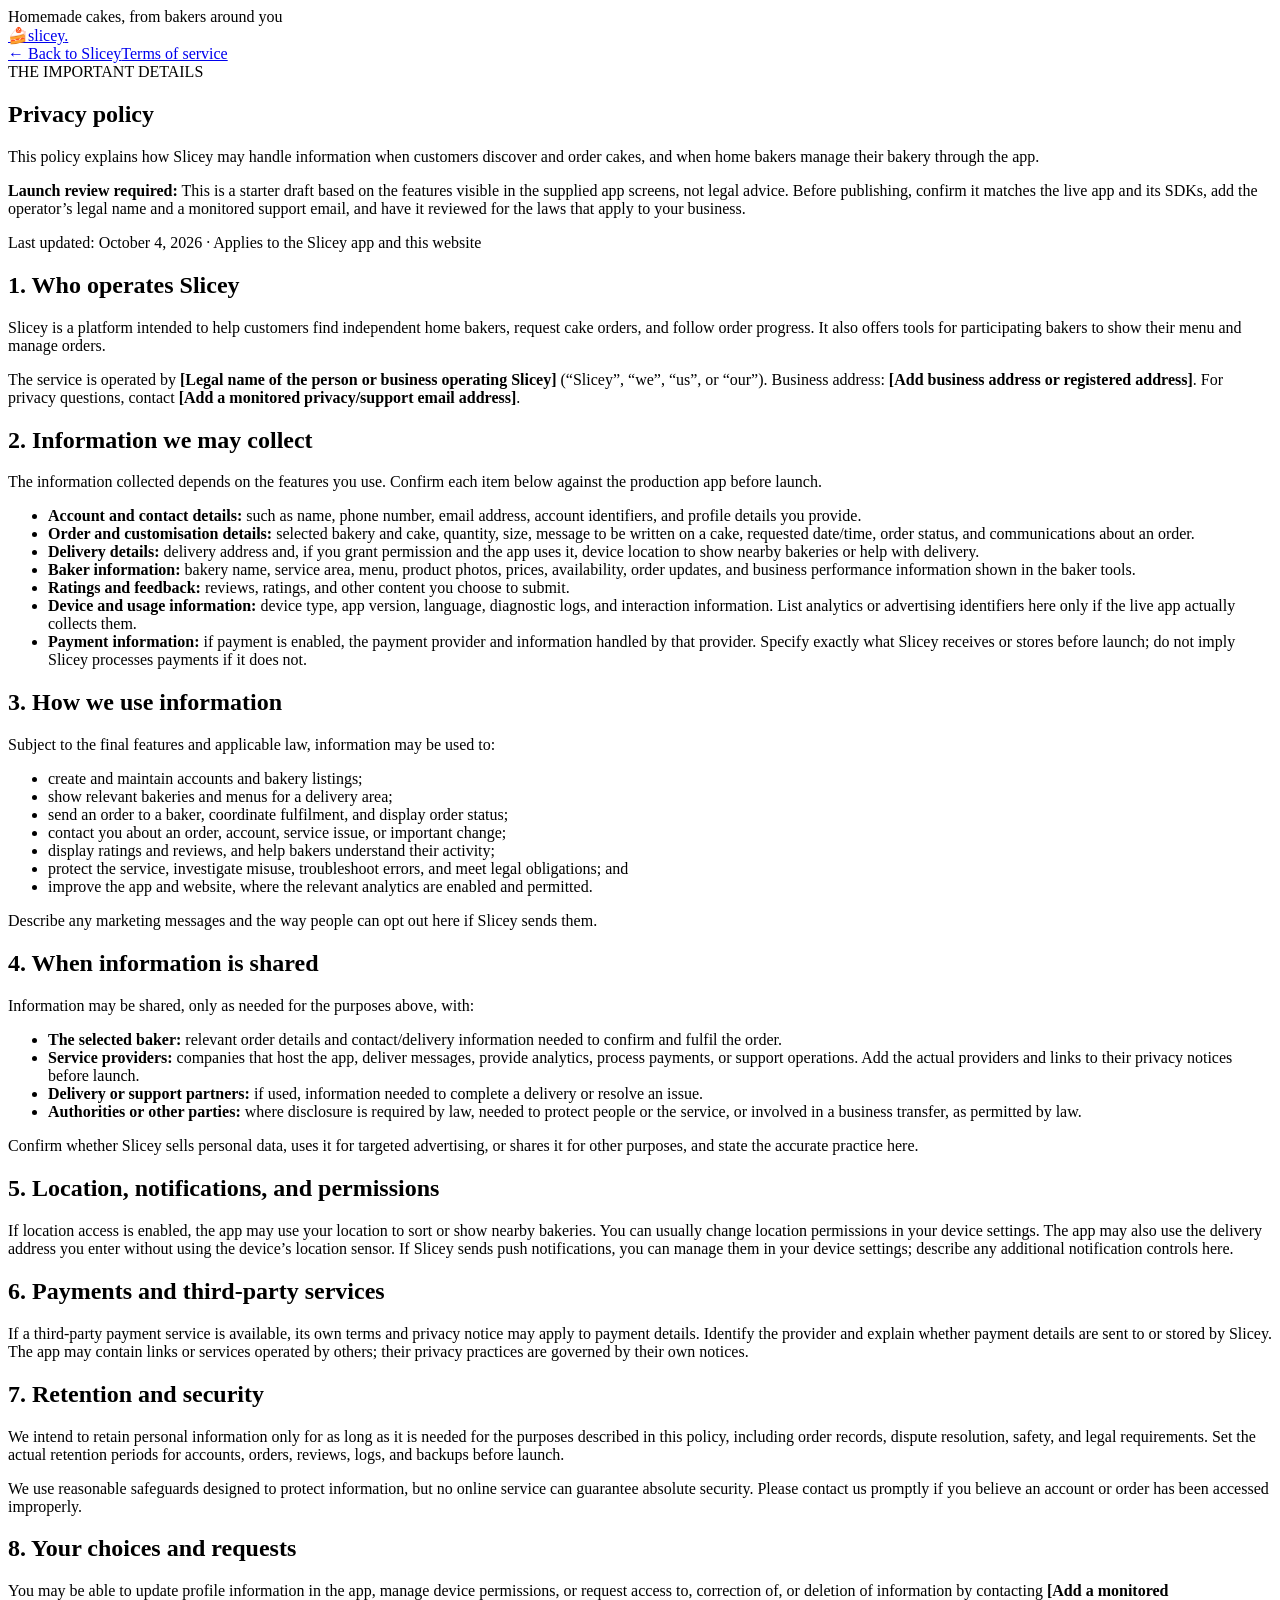
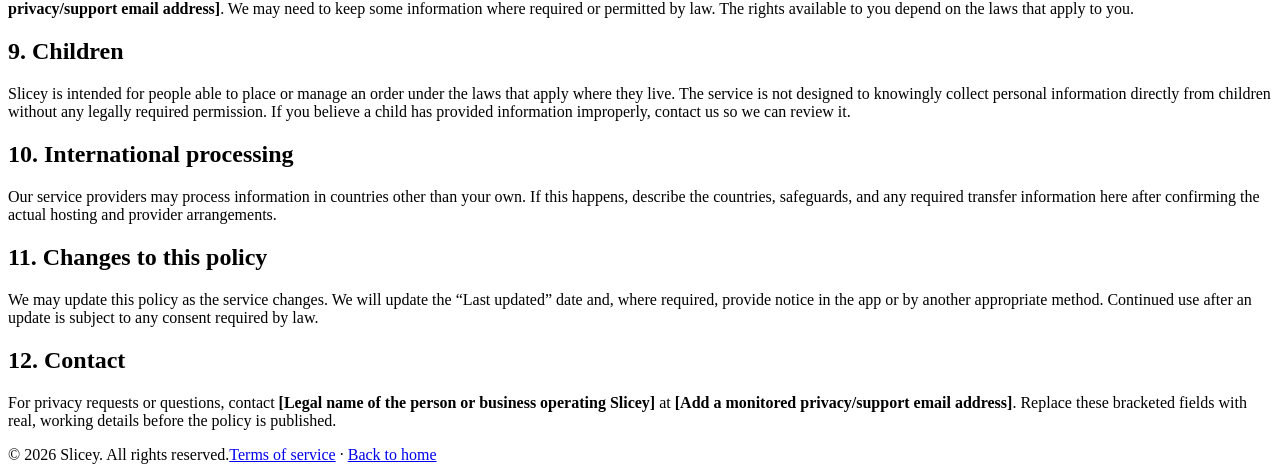
==== privacy.html @ c2b3fc77 "Add files via upload" ====
<!doctype html>
<html lang="en">
<head>
  <meta charset="utf-8">
  <meta name="viewport" content="width=device-width, initial-scale=1">
  <meta name="theme-color" content="#fff8f1">
  <meta name="description" content="Read the Slicey privacy policy.">
  <title>Privacy Policy — Slicey</title>
  <link rel="icon" href="data:image/svg+xml,%3Csvg xmlns='http://www.w3.org/2000/svg' viewBox='0 0 100 100'%3E%3Crect width='100' height='100' rx='27' fill='%23522a17'/%3E%3Ctext x='50' y='67' text-anchor='middle' font-size='55'%3E%F0%9F%8D%B0%3C/text%3E%3C/svg%3E">
  <link rel="stylesheet" href="assets/css/styles.css">
</head>
<body class="legal-page">
  <div class="announcement"><span class="announcement-dot" aria-hidden="true"></span><span>Homemade cakes, from bakers around you</span></div>
  <header class="site-header legal-header">
    <div class="header-inner wrap">
      <a class="brand" href="index.html" aria-label="Slicey home"><span class="brand-mark" aria-hidden="true">🍰</span><span class="brand-name">slicey<span class="brand-period">.</span></span></a>
      <nav class="legal-nav" aria-label="Legal navigation"><a href="index.html">← Back to Slicey</a><a href="terms.html">Terms of service</a></nav>
    </div>
  </header>
  <main>
    <section class="legal-hero">
      <div class="wrap">
        <span class="eyebrow">THE IMPORTANT DETAILS</span>
        <h1>Privacy policy</h1>
        <p>This policy explains how Slicey may handle information when customers discover and order cakes, and when home bakers manage their bakery through the app.</p>
      </div>
    </section>
    <section class="legal-content">
      <div class="wrap">
        <p class="legal-note"><strong>Launch review required:</strong> This is a starter draft based on the features visible in the supplied app screens, not legal advice. Before publishing, confirm it matches the live app and its SDKs, add the operator’s legal name and a monitored support email, and have it reviewed for the laws that apply to your business.</p>
        <p class="legal-meta">Last updated: October 4, 2026 · Applies to the Slicey app and this website</p>
        <article class="legal-document">
          <h2>1. Who operates Slicey</h2>
          <p>Slicey is a platform intended to help customers find independent home bakers, request cake orders, and follow order progress. It also offers tools for participating bakers to show their menu and manage orders.</p>
          <p>The service is operated by <strong class="legal-placeholder">[Legal name of the person or business operating Slicey]</strong> (“Slicey”, “we”, “us”, or “our”). Business address: <strong class="legal-placeholder">[Add business address or registered address]</strong>. For privacy questions, contact <strong class="legal-placeholder">[Add a monitored privacy/support email address]</strong>.</p>

          <h2>2. Information we may collect</h2>
          <p>The information collected depends on the features you use. Confirm each item below against the production app before launch.</p>
          <ul>
            <li><strong>Account and contact details:</strong> such as name, phone number, email address, account identifiers, and profile details you provide.</li>
            <li><strong>Order and customisation details:</strong> selected bakery and cake, quantity, size, message to be written on a cake, requested date/time, order status, and communications about an order.</li>
            <li><strong>Delivery details:</strong> delivery address and, if you grant permission and the app uses it, device location to show nearby bakeries or help with delivery.</li>
            <li><strong>Baker information:</strong> bakery name, service area, menu, product photos, prices, availability, order updates, and business performance information shown in the baker tools.</li>
            <li><strong>Ratings and feedback:</strong> reviews, ratings, and other content you choose to submit.</li>
            <li><strong>Device and usage information:</strong> device type, app version, language, diagnostic logs, and interaction information. List analytics or advertising identifiers here only if the live app actually collects them.</li>
            <li><strong>Payment information:</strong> if payment is enabled, the payment provider and information handled by that provider. Specify exactly what Slicey receives or stores before launch; do not imply Slicey processes payments if it does not.</li>
          </ul>

          <h2>3. How we use information</h2>
          <p>Subject to the final features and applicable law, information may be used to:</p>
          <ul>
            <li>create and maintain accounts and bakery listings;</li>
            <li>show relevant bakeries and menus for a delivery area;</li>
            <li>send an order to a baker, coordinate fulfilment, and display order status;</li>
            <li>contact you about an order, account, service issue, or important change;</li>
            <li>display ratings and reviews, and help bakers understand their activity;</li>
            <li>protect the service, investigate misuse, troubleshoot errors, and meet legal obligations; and</li>
            <li>improve the app and website, where the relevant analytics are enabled and permitted.</li>
          </ul>
          <p>Describe any marketing messages and the way people can opt out here if Slicey sends them.</p>

          <h2>4. When information is shared</h2>
          <p>Information may be shared, only as needed for the purposes above, with:</p>
          <ul>
            <li><strong>The selected baker:</strong> relevant order details and contact/delivery information needed to confirm and fulfil the order.</li>
            <li><strong>Service providers:</strong> companies that host the app, deliver messages, provide analytics, process payments, or support operations. Add the actual providers and links to their privacy notices before launch.</li>
            <li><strong>Delivery or support partners:</strong> if used, information needed to complete a delivery or resolve an issue.</li>
            <li><strong>Authorities or other parties:</strong> where disclosure is required by law, needed to protect people or the service, or involved in a business transfer, as permitted by law.</li>
          </ul>
          <p>Confirm whether Slicey sells personal data, uses it for targeted advertising, or shares it for other purposes, and state the accurate practice here.</p>

          <h2>5. Location, notifications, and permissions</h2>
          <p>If location access is enabled, the app may use your location to sort or show nearby bakeries. You can usually change location permissions in your device settings. The app may also use the delivery address you enter without using the device’s location sensor. If Slicey sends push notifications, you can manage them in your device settings; describe any additional notification controls here.</p>

          <h2>6. Payments and third-party services</h2>
          <p>If a third-party payment service is available, its own terms and privacy notice may apply to payment details. Identify the provider and explain whether payment details are sent to or stored by Slicey. The app may contain links or services operated by others; their privacy practices are governed by their own notices.</p>

          <h2>7. Retention and security</h2>
          <p>We intend to retain personal information only for as long as it is needed for the purposes described in this policy, including order records, dispute resolution, safety, and legal requirements. Set the actual retention periods for accounts, orders, reviews, logs, and backups before launch.</p>
          <p>We use reasonable safeguards designed to protect information, but no online service can guarantee absolute security. Please contact us promptly if you believe an account or order has been accessed improperly.</p>

          <h2>8. Your choices and requests</h2>
          <p>You may be able to update profile information in the app, manage device permissions, or request access to, correction of, or deletion of information by contacting <strong class="legal-placeholder">[Add a monitored privacy/support email address]</strong>. We may need to keep some information where required or permitted by law. The rights available to you depend on the laws that apply to you.</p>

          <h2>9. Children</h2>
          <p>Slicey is intended for people able to place or manage an order under the laws that apply where they live. The service is not designed to knowingly collect personal information directly from children without any legally required permission. If you believe a child has provided information improperly, contact us so we can review it.</p>

          <h2>10. International processing</h2>
          <p>Our service providers may process information in countries other than your own. If this happens, describe the countries, safeguards, and any required transfer information here after confirming the actual hosting and provider arrangements.</p>

          <h2>11. Changes to this policy</h2>
          <p>We may update this policy as the service changes. We will update the “Last updated” date and, where required, provide notice in the app or by another appropriate method. Continued use after an update is subject to any consent required by law.</p>

          <h2>12. Contact</h2>
          <p>For privacy requests or questions, contact <strong class="legal-placeholder">[Legal name of the person or business operating Slicey]</strong> at <strong class="legal-placeholder">[Add a monitored privacy/support email address]</strong>. Replace these bracketed fields with real, working details before the policy is published.</p>
        </article>
      </div>
    </section>
  </main>
  <footer class="site-footer">
    <div class="wrap footer-bottom"><span>© 2026 Slicey. All rights reserved.</span><span><a href="terms.html">Terms of service</a> · <a href="index.html">Back to home</a></span></div>
  </footer>
</body>
</html>
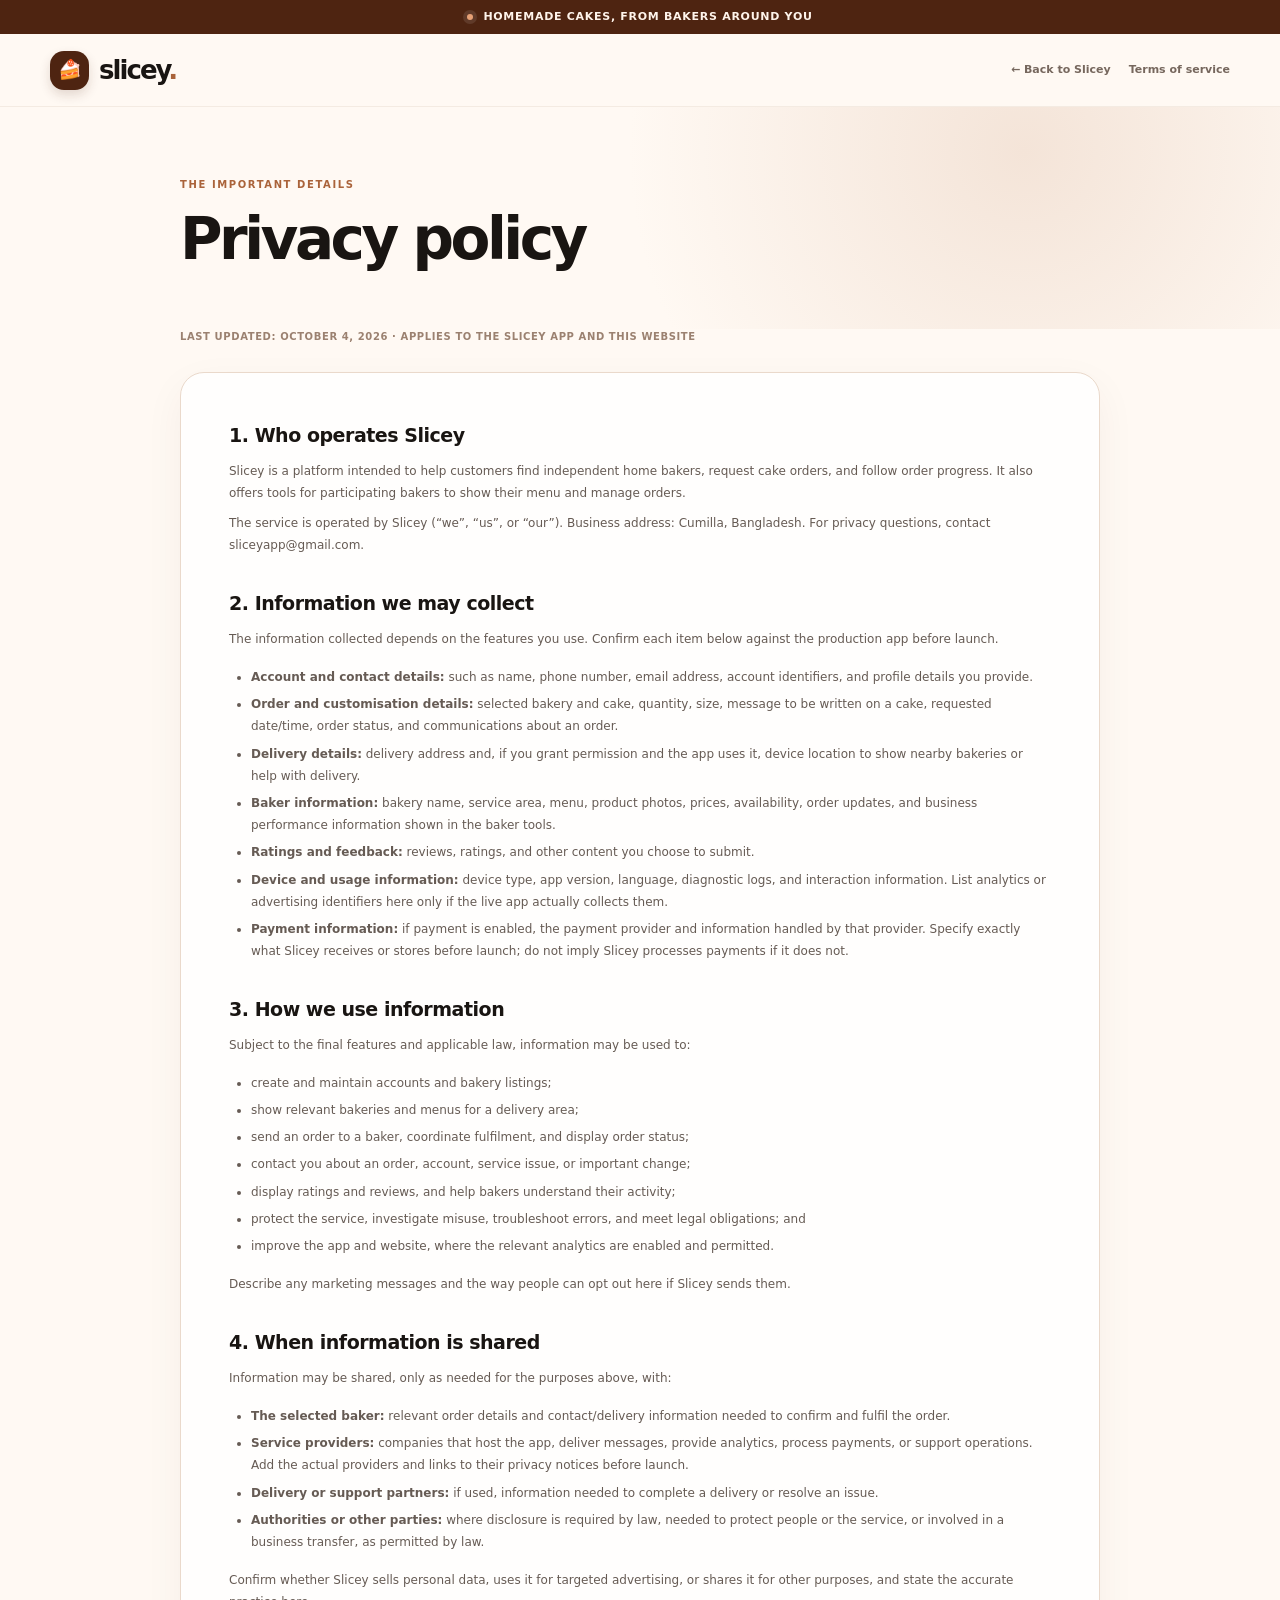
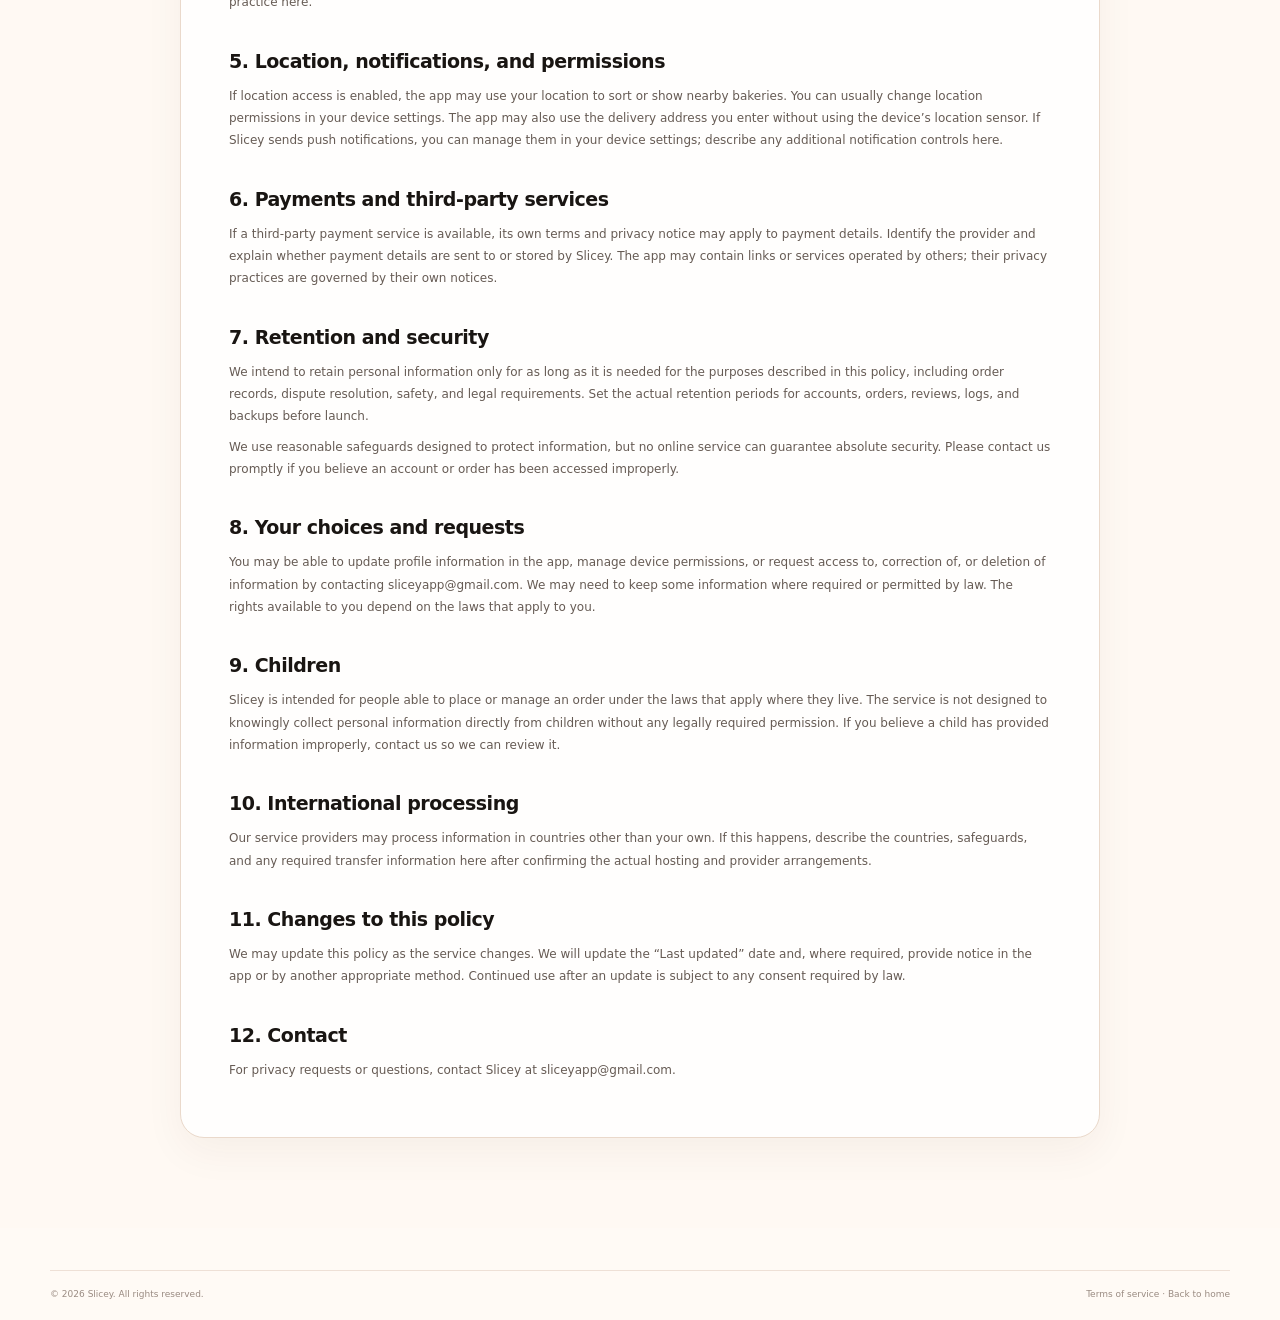
==== commit 5677a2ba: "Update privacy.html" ====
--- a/privacy.html
+++ b/privacy.html
@@ -22,17 +22,15 @@
       <div class="wrap">
         <span class="eyebrow">THE IMPORTANT DETAILS</span>
         <h1>Privacy policy</h1>
-        <p>This policy explains how Slicey may handle information when customers discover and order cakes, and when home bakers manage their bakery through the app.</p>
       </div>
     </section>
     <section class="legal-content">
       <div class="wrap">
-        <p class="legal-note"><strong>Launch review required:</strong> This is a starter draft based on the features visible in the supplied app screens, not legal advice. Before publishing, confirm it matches the live app and its SDKs, add the operator’s legal name and a monitored support email, and have it reviewed for the laws that apply to your business.</p>
         <p class="legal-meta">Last updated: October 4, 2026 · Applies to the Slicey app and this website</p>
         <article class="legal-document">
           <h2>1. Who operates Slicey</h2>
           <p>Slicey is a platform intended to help customers find independent home bakers, request cake orders, and follow order progress. It also offers tools for participating bakers to show their menu and manage orders.</p>
-          <p>The service is operated by <strong class="legal-placeholder">[Legal name of the person or business operating Slicey]</strong> (“Slicey”, “we”, “us”, or “our”). Business address: <strong class="legal-placeholder">[Add business address or registered address]</strong>. For privacy questions, contact <strong class="legal-placeholder">[Add a monitored privacy/support email address]</strong>.</p>
+          <p>The service is operated by Slicey (“we”, “us”, or “our”). Business address: Cumilla, Bangladesh. For privacy questions, contact sliceyapp@gmail.com.</p>
 
           <h2>2. Information we may collect</h2>
           <p>The information collected depends on the features you use. Confirm each item below against the production app before launch.</p>
@@ -80,7 +78,7 @@
           <p>We use reasonable safeguards designed to protect information, but no online service can guarantee absolute security. Please contact us promptly if you believe an account or order has been accessed improperly.</p>
 
           <h2>8. Your choices and requests</h2>
-          <p>You may be able to update profile information in the app, manage device permissions, or request access to, correction of, or deletion of information by contacting <strong class="legal-placeholder">[Add a monitored privacy/support email address]</strong>. We may need to keep some information where required or permitted by law. The rights available to you depend on the laws that apply to you.</p>
+          <p>You may be able to update profile information in the app, manage device permissions, or request access to, correction of, or deletion of information by contacting sliceyapp@gmail.com. We may need to keep some information where required or permitted by law. The rights available to you depend on the laws that apply to you.</p>
 
           <h2>9. Children</h2>
           <p>Slicey is intended for people able to place or manage an order under the laws that apply where they live. The service is not designed to knowingly collect personal information directly from children without any legally required permission. If you believe a child has provided information improperly, contact us so we can review it.</p>
@@ -92,7 +90,7 @@
           <p>We may update this policy as the service changes. We will update the “Last updated” date and, where required, provide notice in the app or by another appropriate method. Continued use after an update is subject to any consent required by law.</p>
 
           <h2>12. Contact</h2>
-          <p>For privacy requests or questions, contact <strong class="legal-placeholder">[Legal name of the person or business operating Slicey]</strong> at <strong class="legal-placeholder">[Add a monitored privacy/support email address]</strong>. Replace these bracketed fields with real, working details before the policy is published.</p>
+          <p>For privacy requests or questions, contact Slicey at sliceyapp@gmail.com.</p>
         </article>
       </div>
     </section>
--- a/assets/css/styles.css
+++ b/assets/css/styles.css
@@ -0,0 +1,471 @@
+@charset "UTF-8";
+:root {
+  --cream: #fff9f3;
+  --cream-2: #f8efe7;
+  --paper: #fffefd;
+  --ink: #191512;
+  --muted: #7c716a;
+  --brown: #4e2411;
+  --brown-2: #663018;
+  --caramel: #aa633a;
+  --peach: #f8e5dc;
+  --peach-2: #f4d7ca;
+  --line: #ead9cb;
+  --green: #58a66a;
+  --purple: #9236e6;
+  --shadow: 0 24px 58px rgba(72, 39, 20, .12);
+  --wrap: 1180px;
+}
+
+* { box-sizing: border-box; }
+html { scroll-behavior: smooth; scroll-padding-top: 100px; }
+body {
+  margin: 0;
+  color: var(--ink);
+  background: var(--cream);
+  font-family: Inter, ui-sans-serif, system-ui, -apple-system, BlinkMacSystemFont, "Segoe UI", sans-serif;
+  font-size: 16px;
+  line-height: 1.55;
+  -webkit-font-smoothing: antialiased;
+  text-rendering: optimizeLegibility;
+}
+body.menu-open { overflow: hidden; }
+button, a { font: inherit; }
+a { color: inherit; text-decoration: none; }
+button { color: inherit; }
+img { display: block; max-width: 100%; }
+.wrap { width: min(var(--wrap), calc(100% - 64px)); margin-inline: auto; }
+.section { padding: 108px 0; }
+.section-pad { padding: 66px 0 80px; }
+.skip-link { position: fixed; z-index: 999; top: 10px; left: 10px; padding: 10px 16px; background: white; border-radius: 10px; transform: translateY(-150%); }
+.skip-link:focus { transform: translateY(0); }
+
+.announcement {
+  display: flex;
+  justify-content: center;
+  align-items: center;
+  gap: 10px;
+  min-height: 34px;
+  padding: 5px 16px;
+  color: #fff4eb;
+  background: var(--brown);
+  font-size: 11px;
+  font-weight: 650;
+  letter-spacing: .065em;
+  text-transform: uppercase;
+}
+.announcement-dot { width: 6px; height: 6px; border-radius: 50%; background: #e6a075; box-shadow: 0 0 0 4px rgba(255,255,255,.10); }
+.announcement-divider { color: #dba889; }
+.announcement-place { color: #dfc6b4; font-weight: 500; }
+
+.site-header {
+  position: sticky;
+  z-index: 50;
+  top: 0;
+  background: rgba(255, 249, 243, .89);
+  border-bottom: 1px solid rgba(111, 63, 34, .08);
+  backdrop-filter: blur(16px);
+  -webkit-backdrop-filter: blur(16px);
+}
+.header-inner { height: 78px; display: flex; align-items: center; justify-content: space-between; gap: 28px; }
+.brand { display: inline-flex; align-items: center; gap: 10px; flex: 0 0 auto; }
+.brand-mark { display: grid; place-items: center; width: 39px; height: 39px; border-radius: 14px; background: var(--brown); font-size: 19px; box-shadow: 0 5px 11px rgba(78,36,17,.16); }
+.brand-name { font-size: 26px; font-weight: 850; letter-spacing: -.075em; line-height: 1; }
+.brand-period { color: var(--caramel); }
+.nav-links { display: flex; align-items: center; justify-content: center; gap: clamp(20px, 3vw, 38px); margin-left: auto; }
+.nav-links a, .footer-column a { color: #61554e; font-size: 13px; font-weight: 620; transition: color .2s ease; }
+.nav-links a:hover, .footer-column a:hover { color: var(--caramel); }
+.header-actions { display: flex; align-items: center; gap: 15px; }
+.language-toggle { padding: 8px 10px; border: 0; border-radius: 10px; background: transparent; color: var(--brown); font-weight: 750; font-size: 12px; cursor: pointer; }
+.language-toggle:hover { background: #f4e5da; }
+.header-cta { display: inline-flex; align-items: center; gap: 14px; padding: 11px 17px; border-radius: 13px; background: var(--brown); color: white; font-size: 12px; font-weight: 750; box-shadow: 0 6px 16px rgba(78,36,17,.14); transition: transform .2s ease, background .2s ease; }
+.header-cta:hover, .button-dark:hover { transform: translateY(-2px); background: #693119; }
+.header-cta span { font-size: 16px; line-height: 1; }
+.menu-toggle { display: none; }
+
+.hero { position: relative; overflow: hidden; isolation: isolate; min-height: 665px; padding-top: 76px; padding-bottom: 76px; }
+.hero-bg-orb { position: absolute; z-index: -1; border-radius: 50%; pointer-events: none; }
+.hero-bg-orb-one { width: 420px; height: 420px; right: 1.5%; top: 50px; background: radial-gradient(circle at 37% 36%, #f6e6d9 0 7%, rgba(244,222,208,.5) 8% 45%, rgba(246,231,219,.14) 72%, transparent 73%); }
+.hero-bg-orb-two { width: 240px; height: 240px; left: -150px; bottom: -12px; background: #fbefe5; }
+.hero-inner { position: relative; display: grid; grid-template-columns: 1.02fr .98fr; align-items: center; gap: 56px; min-height: 525px; }
+.hero-copy { position: relative; z-index: 2; max-width: 585px; padding: 25px 0 34px; }
+.eyebrow { display: inline-flex; align-items: center; gap: 8px; color: var(--caramel); font-size: 10px; line-height: 1.4; font-weight: 820; letter-spacing: .16em; }
+.eyebrow-sparkle { font-size: 17px; color: #dc9b68; }
+.eyebrow-separator { color: #ddad8d; }
+.hero h1 { max-width: 650px; margin: 22px 0 22px; font-size: clamp(50px, 6.2vw, 78px); line-height: .99; letter-spacing: -.069em; font-weight: 850; }
+.hero h1 span, .section-heading h2 span, .baker-copy h2 span, .download-inner h2 span, .faq-intro h2 span { color: var(--brown); }
+.hero-description { max-width: 510px; margin: 0; color: #6f635c; font-size: 16px; line-height: 1.8; }
+.hero-bangla { margin: 11px 0 0; color: #98745f; font-size: 13px; font-weight: 550; }
+.hero-actions { display: flex; flex-wrap: wrap; gap: 12px; margin-top: 27px; }
+.button { display: inline-flex; justify-content: center; align-items: center; gap: 16px; min-height: 49px; padding: 0 19px; border: 1px solid transparent; border-radius: 14px; font-size: 12px; font-weight: 760; transition: transform .2s ease, background .2s ease, box-shadow .2s ease; }
+.button span { font-size: 16px; line-height: 1; }
+.button-dark { color: white; background: var(--brown); box-shadow: 0 10px 18px rgba(78,36,17,.17); }
+.button-quiet { color: var(--brown); border-color: #e5cbbb; background: rgba(255,255,255,.45); }
+.button-quiet:hover { transform: translateY(-2px); border-color: var(--caramel); background: white; }
+.hero-proof { display: flex; align-items: center; gap: 14px; margin-top: 36px; color: #695e57; font-size: 11px; font-weight: 650; }
+.proof-item { display: inline-flex; align-items: center; gap: 7px; white-space: nowrap; }
+.proof-icon { display: grid; place-items: center; width: 23px; height: 23px; border-radius: 8px; font-size: 12px; font-weight: 900; }
+.proof-cake { background: #fae8df; color: #b66b3f; }
+.proof-pin { background: #f1e8f6; color: #8851a0; font-size: 17px; }
+.proof-check { background: #e7f3e9; color: #4c9d5d; }
+.proof-sep { width: 3px; height: 3px; background: #d7c4b7; border-radius: 50%; }
+
+.hero-visual { position: relative; display: grid; place-items: center; min-height: 550px; isolation: isolate; }
+.hero-visual::before { content: ""; position: absolute; z-index: -2; left: 2%; right: 2%; bottom: -44px; height: 69%; border-radius: 52% 48% 0 0 / 27% 26% 0 0; background: linear-gradient(145deg, #5f2b16, #411b0b 70%); box-shadow: 0 20px 50px rgba(61,29,13,.12); }
+.hero-visual::after { content: ""; position: absolute; z-index: -1; left: 17%; right: 17%; bottom: -52px; height: 31px; border-radius: 50%; background: rgba(56,28,17,.19); filter: blur(18px); }
+.hero-halo { position: absolute; z-index: -1; width: 390px; height: 390px; top: 50px; border-radius: 50%; border: 1px solid rgba(173,107,67,.18); }
+.hero-halo::before, .hero-halo::after { content: ""; position: absolute; border-radius: 50%; border: 1px solid rgba(173,107,67,.16); }
+.hero-halo::before { inset: 26px; }
+.hero-halo::after { inset: 56px; }
+.phone { position: relative; background: #11100f; border: 2px solid #292422; padding: 8px; box-shadow: 0 26px 56px rgba(25,13,7,.26), inset 0 0 0 1px rgba(255,255,255,.17); }
+.phone-screen { width: 100%; height: 100%; overflow: hidden; border-radius: inherit; background: white; }
+.phone-screen img { width: 100%; height: 100%; object-fit: cover; object-position: center; }
+.phone-hero { z-index: 2; width: clamp(255px, 27vw, 315px); aspect-ratio: .553; border-radius: 45px; padding: 8px; transform: rotate(1.2deg); }
+.phone-hero .phone-screen { border-radius: 35px; }
+.float-card { position: absolute; z-index: 4; display: flex; align-items: center; gap: 10px; min-width: 185px; padding: 12px 14px; border: 1px solid rgba(114,72,47,.09); border-radius: 16px; background: rgba(255,255,255,.94); box-shadow: 0 15px 38px rgba(42,24,12,.14); backdrop-filter: blur(8px); }
+.float-card-top { top: 110px; left: -6px; }
+.float-card-bottom { right: -3px; bottom: 88px; min-width: 210px; }
+.float-icon { display: grid; place-items: center; flex: 0 0 35px; height: 35px; border-radius: 12px; font-size: 17px; }
+.rating-icon { background: #fff5d9; color: #e1a92c; }
+.delivery-icon { background: #e9f2f7; }
+.delivery-icon svg { width: 19px; height: 19px; fill: none; stroke: #4386a1; stroke-width: 1.8; stroke-linecap: round; stroke-linejoin: round; }
+.float-card strong, .float-card small { display: block; }
+.float-card strong { color: #392316; font-size: 11px; line-height: 1.45; }
+.float-card small { margin-top: 2px; color: #92877f; font-size: 9px; line-height: 1.3; }
+.hero-sparkle { position: absolute; z-index: 3; color: #f0c58e; font-size: 25px; }
+.sparkle-one { top: 70px; right: 18%; }
+.sparkle-two { bottom: 99px; left: 8%; font-size: 31px; }
+.hero-mini-note { position: absolute; right: 6%; top: 23px; display: flex; align-items: center; gap: 8px; color: #75432a; font-size: 10px; font-weight: 700; letter-spacing: .02em; }
+.mini-note-dot { width: 7px; height: 7px; background: #67a96d; border-radius: 50%; box-shadow: 0 0 0 4px rgba(103,169,109,.12); }
+.hero-bottom-fade { display: none; }
+
+.ticker { overflow: hidden; padding: 14px 0; background: #f7e9df; color: #74503c; border-block: 1px solid rgba(105,61,34,.08); }
+.ticker-track { display: flex; align-items: center; justify-content: space-around; gap: 32px; min-width: max-content; padding-inline: 20px; font-size: 9px; font-weight: 840; letter-spacing: .15em; }
+.ticker-track i { color: #cb8760; font-size: 16px; font-style: normal; }
+
+.section-benefits { padding-top: 108px; padding-bottom: 112px; }
+.section-heading { max-width: 640px; }
+.heading-centered { margin: 0 auto 48px; text-align: center; }
+.eyebrow-light { color: #e0b598; }
+.section-heading h2, .baker-copy h2, .download-inner h2, .faq-intro h2 { margin: 16px 0 15px; font-size: clamp(34px, 4.4vw, 54px); line-height: 1.08; letter-spacing: -.055em; font-weight: 820; }
+.section-heading p { max-width: 520px; margin: 0; color: var(--muted); font-size: 14px; line-height: 1.8; }
+.heading-centered p { margin-inline: auto; }
+.section-benefits .section-heading { margin-bottom: 44px; }
+.benefit-grid { display: grid; grid-template-columns: repeat(3, 1fr); gap: 18px; }
+.benefit-card { position: relative; overflow: hidden; min-height: 262px; padding: 27px 28px 29px; border: 1px solid #efdfd3; border-radius: 22px; background: var(--paper); box-shadow: 0 9px 24px rgba(80,46,23,.035); transition: transform .25s ease, box-shadow .25s ease; }
+.benefit-card:hover { transform: translateY(-5px); box-shadow: 0 18px 36px rgba(80,46,23,.09); }
+.benefit-card-featured { background: #fbefe8; border-color: #efd2c1; }
+.benefit-icon { display: grid; place-items: center; width: 48px; height: 48px; margin-bottom: 21px; border-radius: 15px; }
+.benefit-icon svg { width: 24px; height: 24px; fill: none; stroke: currentColor; stroke-width: 1.75; stroke-linecap: round; stroke-linejoin: round; }
+.icon-peach { color: #ae6240; background: #fae6dc; }
+.icon-lilac { color: #925bac; background: #f1e9f7; }
+.icon-mint { color: #4c9b5b; background: #e9f5e9; }
+.card-kicker { color: #aa7554; font-size: 9px; font-weight: 850; letter-spacing: .16em; }
+.benefit-card h3 { margin: 7px 0 9px; font-size: 18px; line-height: 1.3; letter-spacing: -.025em; }
+.benefit-card p { max-width: 300px; margin: 0; color: var(--muted); font-size: 12px; line-height: 1.7; }
+.card-number { position: absolute; right: 24px; bottom: 18px; color: rgba(99,52,27,.13); font-size: 28px; font-weight: 820; letter-spacing: -.08em; }
+
+.section-screens { padding-top: 104px; padding-bottom: 90px; background: #f7eee7; }
+.screens-topline { display: flex; align-items: end; justify-content: space-between; gap: 24px; margin-bottom: 27px; }
+.screens-topline .section-heading { max-width: 670px; }
+.screens-topline .section-heading h2 { font-size: clamp(34px, 4vw, 49px); }
+.screens-topline .section-heading p { margin-top: 8px; }
+.carousel-arrows { display: flex; gap: 9px; padding-bottom: 4px; }
+.carousel-arrow { display: grid; place-items: center; width: 43px; height: 43px; border: 1px solid #e3cdbb; border-radius: 50%; color: var(--brown); background: rgba(255,255,255,.68); cursor: pointer; transition: .2s ease; }
+.carousel-arrow:hover { color: white; background: var(--brown); border-color: var(--brown); }
+.carousel-arrow svg { width: 20px; height: 20px; fill: none; stroke: currentColor; stroke-width: 1.8; stroke-linecap: round; stroke-linejoin: round; }
+.screenshot-tabs { display: inline-flex; gap: 4px; padding: 5px; margin-bottom: 25px; border: 1px solid #ead8c8; border-radius: 15px; background: rgba(255,255,255,.67); }
+.screenshot-tab { display: inline-flex; align-items: center; gap: 9px; min-height: 39px; padding: 0 14px; border: 0; border-radius: 10px; color: #77695f; background: transparent; font-size: 11px; font-weight: 730; cursor: pointer; transition: .2s ease; }
+.screenshot-tab span { padding: 3px 7px; border-radius: 999px; color: #a17961; background: #f6e9df; font-size: 8px; font-weight: 800; }
+.screenshot-tab.is-active { color: white; background: var(--brown); }
+.screenshot-tab.is-active span { color: #f8e1d0; background: rgba(255,255,255,.13); }
+.screenshot-panel { display: block; }
+.screenshot-panel[hidden] { display: none !important; }
+.screenshot-track { display: grid; grid-auto-flow: column; grid-auto-columns: calc((100% - 54px) / 4); gap: 18px; overflow-x: auto; padding: 3px 2px 15px; scroll-snap-type: x mandatory; scrollbar-width: thin; scrollbar-color: #d3aa91 transparent; }
+.screen-card { display: flex; flex-direction: column; align-items: center; min-width: 0; min-height: 523px; padding: 21px 15px 21px; border: 1px solid #ecdacc; border-radius: 22px; background: rgba(255,255,255,.79); text-align: center; scroll-snap-align: start; }
+.phone-card { width: min(100%, 173px); aspect-ratio: .553; padding: 6px; border-radius: 29px; border-width: 1.5px; box-shadow: 0 15px 28px rgba(35,20,12,.17); }
+.phone-card .phone-screen { border-radius: 22px; }
+.screen-caption { max-width: 220px; margin-top: 19px; }
+.screen-caption > span { color: #ae704d; font-size: 8px; font-weight: 850; letter-spacing: .15em; }
+.screen-caption h3 { margin: 6px 0 6px; font-size: 14px; line-height: 1.35; letter-spacing: -.025em; }
+.screen-caption p { margin: 0; color: #867971; font-size: 10px; line-height: 1.65; }
+.screens-footnote { display: flex; align-items: center; gap: 7px; margin: 12px 2px 0; color: #8b7668; font-size: 10px; }
+.screens-footnote span { color: #c48258; }
+
+.baker-section { padding-top: 98px; padding-bottom: 104px; }
+.baker-panel { position: relative; display: grid; grid-template-columns: 1fr .86fr; align-items: center; min-height: 526px; overflow: hidden; border-radius: 32px; color: white; background: linear-gradient(119deg, #512412, #3f1c0d 70%); box-shadow: 0 24px 58px rgba(62,29,13,.15); }
+.baker-panel::before { content: ""; position: absolute; right: -130px; top: -270px; width: 590px; height: 590px; border: 1px solid rgba(245,213,192,.1); border-radius: 50%; box-shadow: 0 0 0 38px rgba(245,213,192,.025), 0 0 0 78px rgba(245,213,192,.02); }
+.baker-panel::after { content: ""; position: absolute; left: 30%; bottom: -160px; width: 500px; height: 300px; border-radius: 50%; background: rgba(176,98,53,.13); filter: blur(34px); }
+.baker-copy { position: relative; z-index: 2; max-width: 550px; padding: 66px 30px 66px 67px; }
+.baker-copy h2 { margin-top: 18px; color: #fff8f2; font-size: clamp(36px, 4.3vw, 53px); }
+.baker-copy h2 span { color: #e9b18a; }
+.baker-copy > p { max-width: 450px; margin: 0; color: #d8c3b5; font-size: 13px; line-height: 1.8; }
+.baker-points { display: grid; gap: 12px; padding: 0; margin: 25px 0 26px; list-style: none; color: #f7ece4; font-size: 11px; line-height: 1.55; }
+.baker-points li { display: flex; align-items: flex-start; gap: 10px; }
+.baker-points li span { display: grid; place-items: center; flex: 0 0 19px; width: 19px; height: 19px; border-radius: 50%; color: #d9efdc; background: rgba(105,179,116,.2); font-size: 11px; font-weight: 900; }
+.button-light { color: var(--brown); background: #fff6ee; box-shadow: 0 9px 22px rgba(0,0,0,.13); }
+.button-light:hover { transform: translateY(-2px); background: white; }
+.baker-phone-wrap { position: relative; z-index: 1; display: grid; place-items: center; align-self: stretch; min-height: 525px; }
+.baker-orbit { position: absolute; top: 45px; left: 5%; width: 360px; height: 360px; border: 1px solid rgba(255,255,255,.13); border-radius: 50%; box-shadow: 0 0 0 34px rgba(255,255,255,.025); }
+.phone-baker { width: clamp(220px, 24vw, 285px); aspect-ratio: .553; border-radius: 41px; padding: 7px; border-color: #2b2521; box-shadow: 0 27px 50px rgba(14,7,3,.38); transform: rotate(-1.5deg) translateY(12px); }
+.phone-baker .phone-screen { border-radius: 31px; }
+.baker-floating-note { position: absolute; z-index: 4; left: 4%; bottom: 83px; display: flex; align-items: center; gap: 10px; padding: 12px 14px; border: 1px solid rgba(85,46,25,.09); border-radius: 15px; color: #332014; background: #fffaf5; box-shadow: 0 13px 32px rgba(14,7,3,.22); }
+.online-dot { width: 9px; height: 9px; border-radius: 50%; background: #65ad69; box-shadow: 0 0 0 4px #e8f4e8; }
+.baker-floating-note strong, .baker-floating-note small { display: block; }
+.baker-floating-note strong { font-size: 10px; }
+.baker-floating-note small { margin-top: 2px; color: #8b7e75; font-size: 9px; }
+
+.how-section { padding-top: 100px; padding-bottom: 112px; }
+.how-section .heading-centered { margin-bottom: 48px; }
+.steps-grid { display: grid; grid-template-columns: repeat(4, 1fr); gap: 12px; }
+.step-card { position: relative; min-height: 197px; padding: 22px 21px; border-top: 1px solid #ead7c8; }
+.step-card:first-child { border-top-color: #bf815d; }
+.step-index { color: #bd805c; font-size: 10px; font-weight: 840; letter-spacing: .12em; }
+.step-icon { display: grid; place-items: center; width: 38px; height: 38px; margin-top: 17px; border-radius: 12px; color: var(--brown); background: #f4e5db; font-size: 22px; font-weight: 650; }
+.step-card h3 { margin: 14px 0 5px; font-size: 15px; letter-spacing: -.02em; }
+.step-card p { max-width: 205px; margin: 0; color: var(--muted); font-size: 11px; line-height: 1.7; }
+
+.faq-section { padding: 96px 0 112px; background: #f7eee7; }
+.faq-layout { display: grid; grid-template-columns: .72fr 1.28fr; gap: clamp(50px, 9vw, 128px); align-items: start; }
+.faq-intro { position: relative; }
+.faq-intro h2 { margin-top: 17px; font-size: clamp(39px, 4.3vw, 54px); }
+.faq-intro p { max-width: 300px; margin: 0; color: var(--muted); font-size: 13px; line-height: 1.8; }
+.faq-cake { display: grid; place-items: center; width: 96px; height: 96px; margin-top: 32px; border: 1px solid #e8d2c2; border-radius: 28px; background: #fffaf5; font-size: 44px; transform: rotate(-7deg); box-shadow: 0 12px 28px rgba(84,47,25,.07); }
+.faq-list { border-top: 1px solid #e5d2c4; }
+.faq-item { border-bottom: 1px solid #e5d2c4; }
+.faq-item summary { position: relative; padding: 20px 42px 20px 0; list-style: none; font-size: 13px; font-weight: 760; cursor: pointer; }
+.faq-item summary::-webkit-details-marker { display: none; }
+.faq-item summary::after { content: "+"; position: absolute; top: 50%; right: 3px; display: grid; place-items: center; width: 24px; height: 24px; border: 1px solid #e3cbbb; border-radius: 50%; color: var(--brown); font-size: 16px; font-weight: 450; transform: translateY(-50%); transition: transform .2s ease, background .2s ease; }
+.faq-item[open] summary::after { content: "−"; color: white; border-color: var(--brown); background: var(--brown); }
+.faq-item p { max-width: 650px; margin: -4px 34px 20px 0; color: #7f736b; font-size: 11px; line-height: 1.8; }
+
+.download-section { position: relative; overflow: hidden; isolation: isolate; padding: 86px 0 95px; color: white; text-align: center; background: linear-gradient(116deg, #542714, #3e1b0d 78%); }
+.download-section::before { content: ""; position: absolute; z-index: -1; top: -390px; left: calc(50% - 390px); width: 780px; height: 780px; border: 1px solid rgba(255,255,255,.08); border-radius: 50%; box-shadow: 0 0 0 42px rgba(255,255,255,.025), 0 0 0 90px rgba(255,255,255,.018); }
+.download-inner { position: relative; z-index: 1; }
+.download-inner h2 { margin: 16px 0 12px; color: #fffaf5; font-size: clamp(40px, 5vw, 61px); }
+.download-inner h2 span { color: #e5ac83; }
+.download-inner > p { max-width: 460px; margin: 0 auto; color: #dcc7b8; font-size: 13px; line-height: 1.8; }
+.store-buttons { display: flex; flex-wrap: wrap; justify-content: center; gap: 13px; margin-top: 28px; }
+.store-button { position: relative; display: flex; align-items: center; gap: 11px; min-width: 205px; min-height: 62px; padding: 9px 14px; border: 1px solid rgba(255,255,255,.22); border-radius: 14px; color: white; background: #20130f; text-align: left; box-shadow: 0 11px 25px rgba(0,0,0,.15); transition: transform .2s ease, border-color .2s ease, background .2s ease; }
+.store-button:hover { transform: translateY(-3px); border-color: rgba(255,255,255,.45); background: #291813; }
+.store-icon { flex: 0 0 25px; width: 25px; height: 25px; }
+.apple-icon { fill: white; }
+.store-copy { display: grid; gap: 1px; padding-right: 4px; }
+.store-copy small { color: #cbbcb4; font-size: 7px; font-weight: 720; letter-spacing: .12em; }
+.store-copy strong { font-size: 13px; line-height: 1.3; }
+.coming-soon { margin-left: auto; align-self: center; padding: 4px 6px; border-radius: 6px; color: #f2ceb5; background: rgba(255,255,255,.09); font-size: 7px; font-weight: 760; letter-spacing: .04em; text-transform: uppercase; }
+.download-note { margin: 15px 0 0 !important; color: #bba293 !important; font-size: 9px !important; }
+.download-decoration { position: absolute; color: rgba(242,196,158,.58); }
+.download-star-one { top: 54px; left: 15%; font-size: 26px; }
+.download-star-two { right: 17%; bottom: 52px; font-size: 33px; }
+.download-bottom-art { position: absolute; z-index: -1; right: -5%; bottom: -170px; left: -5%; height: 230px; border-radius: 50% 50% 0 0; background: rgba(144,78,43,.12); }
+
+.site-footer { padding: 57px 0 18px; background: #fffaf5; }
+.footer-main { display: grid; grid-template-columns: 1.8fr 1fr 1fr 1fr; gap: 48px; padding-bottom: 44px; }
+.brand-footer .brand-mark { width: 35px; height: 35px; border-radius: 12px; font-size: 16px; }
+.brand-footer .brand-name { font-size: 23px; }
+.footer-brand-block > p { max-width: 230px; margin: 15px 0 15px; color: #7d7067; font-size: 11px; line-height: 1.75; }
+.footer-local { display: inline-flex; align-items: center; gap: 7px; color: #926b54; font-size: 10px; font-weight: 680; }
+.footer-local span { display: grid; place-items: center; width: 21px; height: 21px; border-radius: 7px; color: var(--brown); background: #f4e5db; font-size: 14px; }
+.footer-column { display: flex; flex-direction: column; align-items: flex-start; gap: 12px; }
+.footer-column h3 { margin: 4px 0 5px; font-size: 11px; font-weight: 790; }
+.footer-column a { font-size: 10px; font-weight: 570; }
+.footer-soon { margin-left: 3px; padding: 2px 5px; border-radius: 999px; color: #9a684a; background: #f7e9de; font-size: 7px; text-transform: uppercase; }
+.footer-bottom { display: flex; justify-content: space-between; gap: 20px; padding-top: 17px; border-top: 1px solid #eee0d6; color: #9a8b82; font-size: 9px; }
+.footer-heart { color: #c97860; }
+.toast { position: fixed; z-index: 100; right: 24px; bottom: 24px; max-width: min(360px, calc(100vw - 32px)); padding: 13px 17px; border: 1px solid rgba(255,255,255,.15); border-radius: 13px; color: white; background: #28170f; box-shadow: 0 10px 30px rgba(0,0,0,.22); font-size: 12px; opacity: 0; pointer-events: none; transform: translateY(12px); transition: opacity .25s ease, transform .25s ease; }
+.toast.is-visible { opacity: 1; transform: translateY(0); }
+
+/* Legal information pages */
+.legal-hero { padding: 64px 0 48px; background: radial-gradient(circle at 80% 20%, #f4e4d8 0, transparent 38%), var(--cream); }
+.legal-hero .wrap { max-width: 920px; }
+.legal-hero h1 { margin: 13px 0 11px; font-size: clamp(38px, 5vw, 58px); line-height: 1.05; letter-spacing: -.06em; }
+.legal-hero p { max-width: 690px; margin: 0; color: var(--muted); font-size: 14px; line-height: 1.75; }
+.legal-content { padding: 0 0 90px; }
+.legal-content .wrap { max-width: 920px; }
+.legal-note { margin: 0 0 28px; padding: 15px 17px; border: 1px solid #e8cba9; border-radius: 13px; color: #6c4a31; background: #fff2de; font-size: 11px; line-height: 1.65; }
+.legal-meta { margin: 0 0 28px; color: #9b8170; font-size: 10px; font-weight: 750; letter-spacing: .06em; text-transform: uppercase; }
+.legal-document { padding: clamp(23px, 5vw, 48px); border: 1px solid var(--line); border-radius: 24px; background: var(--paper); box-shadow: 0 14px 40px rgba(76,43,23,.05); }
+.legal-document h2 { margin: 33px 0 9px; font-size: 19px; letter-spacing: -.025em; }
+.legal-document h2:first-child { margin-top: 0; }
+.legal-document h3 { margin: 20px 0 6px; font-size: 14px; }
+.legal-document p, .legal-document li { color: #665b54; font-size: 12px; line-height: 1.85; }
+.legal-document p { margin: 8px 0; }
+.legal-document ul, .legal-document ol { padding-left: 22px; }
+.legal-document li { margin: 5px 0; }
+.legal-document a { color: #8a4928; text-decoration: underline; text-underline-offset: 3px; }
+.legal-placeholder { color: #7b3b24; font-weight: 750; background: #fff0e7; }
+.legal-page .site-footer { padding-top: 42px; }
+.legal-nav { display: flex; align-items: center; gap: 18px; color: #76675d; font-size: 11px; font-weight: 650; }
+.legal-nav a:hover { color: var(--caramel); }
+.legal-header .header-inner { height: 72px; }
+
+@media (max-width: 1050px) {
+  .wrap { width: min(var(--wrap), calc(100% - 48px)); }
+  .hero-inner { gap: 30px; }
+  .hero h1 { font-size: clamp(48px, 6vw, 68px); }
+  .hero-visual { min-height: 510px; }
+  .float-card-top { left: -12px; }
+  .float-card-bottom { right: -13px; }
+  .screenshot-track { grid-auto-columns: calc((100% - 36px) / 3); }
+  .baker-copy { padding-left: 48px; }
+  .footer-main { gap: 32px; }
+}
+@media (max-width: 760px) {
+  html { scroll-padding-top: 76px; }
+  .wrap { width: min(100% - 36px, 560px); }
+  .section { padding: 78px 0; }
+  .section-pad { padding: 43px 0 56px; }
+  .announcement { min-height: 31px; font-size: 9px; letter-spacing: .04em; }
+  .announcement-place, .announcement-divider { display: none; }
+  .header-inner { height: 66px; gap: 12px; }
+  .brand-mark { width: 35px; height: 35px; border-radius: 12px; font-size: 17px; }
+  .brand-name { font-size: 23px; }
+  .menu-toggle { display: flex; flex-direction: column; justify-content: center; gap: 5px; order: 3; width: 39px; height: 39px; padding: 10px; border: 1px solid #ead7c8; border-radius: 12px; background: rgba(255,255,255,.55); cursor: pointer; }
+  .menu-toggle span { width: 17px; height: 2px; border-radius: 2px; background: var(--brown); transition: transform .2s ease; }
+  .menu-toggle[aria-expanded="true"] span:first-child { transform: translateY(3.5px) rotate(45deg); }
+  .menu-toggle[aria-expanded="true"] span:last-child { transform: translateY(-3.5px) rotate(-45deg); }
+  .header-actions { margin-left: auto; gap: 3px; }
+  .language-toggle { padding: 7px 9px; font-size: 11px; }
+  .header-cta { padding: 9px 11px; border-radius: 11px; gap: 7px; font-size: 10px; }
+  .header-cta span { font-size: 13px; }
+  .nav-links { position: fixed; top: 97px; right: 0; left: 0; display: none; flex-direction: column; align-items: stretch; gap: 0; padding: 12px 18px 22px; border-bottom: 1px solid #ead7c8; background: #fffaf5; box-shadow: 0 20px 35px rgba(48,26,14,.1); }
+  .nav-links.is-open { display: flex; }
+  .nav-links a { padding: 14px 5px; border-bottom: 1px solid #f2e7df; font-size: 13px; }
+  .nav-links a:last-child { border-bottom: 0; }
+  .hero { min-height: 0; padding-top: 48px; padding-bottom: 34px; }
+  .hero-inner { grid-template-columns: 1fr; gap: 21px; min-height: 0; }
+  .hero-copy { max-width: 570px; padding: 0; }
+  .eyebrow { font-size: 9px; }
+  .hero h1 { max-width: 500px; margin: 16px 0 15px; font-size: clamp(45px, 11vw, 67px); line-height: 1.00; }
+  .hero-description { max-width: 520px; font-size: 13px; line-height: 1.75; }
+  .hero-bangla { margin-top: 9px; font-size: 12px; }
+  .hero-actions { gap: 9px; margin-top: 20px; }
+  .button { min-height: 45px; padding: 0 14px; border-radius: 12px; font-size: 10px; }
+  .hero-proof { gap: 8px; margin-top: 24px; font-size: 9px; }
+  .proof-item { gap: 5px; }
+  .proof-icon { width: 20px; height: 20px; border-radius: 7px; font-size: 10px; }
+  .proof-pin { font-size: 14px; }
+  .hero-visual { min-height: 444px; margin: 7px -6px 0; }
+  .hero-visual::before { left: -3%; right: -3%; bottom: -30px; height: 62%; border-radius: 48% 52% 0 0 / 26% 26% 0 0; }
+  .hero-visual::after { bottom: -43px; }
+  .hero-halo { top: 30px; width: 290px; height: 290px; }
+  .phone-hero { width: 227px; border-radius: 37px; padding: 7px; }
+  .phone-hero .phone-screen { border-radius: 29px; }
+  .float-card { min-width: 158px; padding: 9px 10px; gap: 8px; border-radius: 13px; }
+  .float-card-top { top: 76px; left: 1px; }
+  .float-card-bottom { right: -1px; bottom: 68px; min-width: 175px; }
+  .float-icon { flex-basis: 30px; height: 30px; border-radius: 10px; font-size: 14px; }
+  .float-card strong { font-size: 9px; }
+  .float-card small { font-size: 8px; }
+  .hero-sparkle { font-size: 20px; }
+  .sparkle-one { top: 49px; right: 16%; }
+  .sparkle-two { bottom: 72px; left: 10%; font-size: 24px; }
+  .hero-mini-note { top: 7px; right: 3%; font-size: 8px; }
+  .ticker { padding: 11px 0; }
+  .ticker-track { gap: 18px; font-size: 8px; }
+  .section-heading h2, .baker-copy h2, .download-inner h2, .faq-intro h2 { font-size: clamp(33px, 8vw, 44px); }
+  .section-heading p { font-size: 12px; }
+  .heading-centered { margin-bottom: 30px; }
+  .section-benefits { padding-top: 76px; padding-bottom: 78px; }
+  .section-benefits .section-heading { margin-bottom: 30px; }
+  .benefit-grid { grid-template-columns: 1fr; gap: 11px; }
+  .benefit-card { min-height: 0; padding: 20px 20px 24px; border-radius: 18px; }
+  .benefit-icon { width: 42px; height: 42px; margin-bottom: 14px; border-radius: 13px; }
+  .benefit-card h3 { font-size: 16px; }
+  .benefit-card p { max-width: 92%; font-size: 11px; }
+  .card-number { right: 19px; bottom: 13px; font-size: 23px; }
+  .section-screens { padding-top: 77px; padding-bottom: 66px; }
+  .screens-topline { align-items: end; margin-bottom: 21px; }
+  .screens-topline .section-heading h2 { font-size: clamp(31px, 7.7vw, 43px); }
+  .screens-topline .section-heading p { font-size: 11px; }
+  .carousel-arrows { gap: 6px; }
+  .carousel-arrow { width: 35px; height: 35px; }
+  .carousel-arrow svg { width: 17px; height: 17px; }
+  .screenshot-tabs { max-width: 100%; margin-bottom: 18px; }
+  .screenshot-tab { gap: 6px; min-height: 36px; padding: 0 9px; font-size: 9px; }
+  .screenshot-tab span { padding: 3px 5px; font-size: 7px; }
+  .screenshot-track { grid-auto-columns: minmax(0, 1fr); grid-auto-columns: 76%; gap: 11px; padding-bottom: 12px; }
+  .screen-card { min-height: 463px; padding: 17px 13px 16px; border-radius: 19px; }
+  .phone-card { width: min(58%, 162px); border-radius: 25px; padding: 5px; }
+  .phone-card .phone-screen { border-radius: 19px; }
+  .screen-caption { margin-top: 15px; }
+  .screen-caption h3 { font-size: 13px; }
+  .screen-caption p { font-size: 9px; }
+  .screens-footnote { font-size: 9px; }
+  .baker-section { padding: 68px 0 74px; }
+  .baker-panel { grid-template-columns: 1fr; min-height: 0; border-radius: 26px; }
+  .baker-copy { padding: 35px 24px 0; }
+  .baker-copy h2 { font-size: clamp(34px, 8vw, 43px); }
+  .baker-copy > p { font-size: 12px; }
+  .baker-points { gap: 10px; margin: 19px 0 20px; font-size: 10px; }
+  .baker-points li { gap: 8px; }
+  .baker-phone-wrap { min-height: 370px; margin-top: 10px; }
+  .baker-orbit { top: 16px; left: calc(50% - 135px); width: 270px; height: 270px; }
+  .phone-baker { width: 203px; border-radius: 34px; padding: 6px; }
+  .phone-baker .phone-screen { border-radius: 26px; }
+  .baker-floating-note { left: max(10px, calc(50% - 161px)); bottom: 39px; padding: 10px 12px; }
+  .how-section { padding-top: 75px; padding-bottom: 79px; }
+  .how-section .heading-centered { margin-bottom: 29px; }
+  .steps-grid { grid-template-columns: repeat(2, 1fr); gap: 8px; }
+  .step-card { min-height: 166px; padding: 17px 14px; }
+  .step-icon { width: 33px; height: 33px; margin-top: 12px; border-radius: 10px; font-size: 19px; }
+  .step-card h3 { margin-top: 10px; font-size: 13px; }
+  .step-card p { font-size: 10px; }
+  .faq-section { padding: 75px 0 78px; }
+  .faq-layout { grid-template-columns: 1fr; gap: 33px; }
+  .faq-intro h2 { margin: 12px 0 10px; }
+  .faq-intro p { max-width: 410px; font-size: 12px; }
+  .faq-cake { display: none; }
+  .faq-item summary { padding: 17px 37px 17px 0; font-size: 12px; }
+  .faq-item p { margin-right: 21px; font-size: 10px; }
+  .download-section { padding: 70px 0 74px; }
+  .download-inner h2 { font-size: clamp(39px, 10vw, 51px); }
+  .download-inner > p { max-width: 370px; font-size: 11px; }
+  .store-buttons { gap: 9px; margin-top: 23px; }
+  .store-button { min-width: 0; width: min(100%, 220px); min-height: 58px; padding: 8px 10px; gap: 8px; border-radius: 12px; }
+  .store-icon { width: 22px; height: 22px; flex-basis: 22px; }
+  .store-copy strong { font-size: 11px; }
+  .store-copy small { font-size: 6px; }
+  .coming-soon { padding: 3px 5px; font-size: 6px; }
+  .download-note { max-width: 330px; margin: 13px auto 0 !important; font-size: 8px !important; }
+  .download-star-one { top: 35px; left: 8%; font-size: 20px; }
+  .download-star-two { right: 8%; bottom: 36px; font-size: 25px; }
+  .site-footer { padding-top: 42px; }
+  .footer-main { grid-template-columns: repeat(2, 1fr); gap: 32px 22px; padding-bottom: 32px; }
+  .footer-brand-block { grid-column: 1 / -1; }
+  .footer-brand-block > p { margin: 12px 0 10px; }
+  .footer-column { gap: 10px; }
+  .footer-column h3 { margin-bottom: 2px; }
+  .footer-bottom { flex-direction: column; gap: 7px; padding-top: 14px; font-size: 8px; }
+  .toast { right: 16px; bottom: 16px; font-size: 11px; }
+  .legal-hero { padding: 45px 0 34px; }
+  .legal-hero h1 { font-size: 40px; }
+  .legal-hero p { font-size: 12px; }
+  .legal-content { padding-bottom: 60px; }
+  .legal-note { font-size: 10px; }
+  .legal-document { padding: 22px 18px; border-radius: 18px; }
+  .legal-document h2 { font-size: 17px; }
+  .legal-document p, .legal-document li { font-size: 11px; }
+  .legal-nav { gap: 9px; font-size: 9px; }
+}
+@media (max-width: 390px) {
+  .wrap { width: calc(100% - 28px); }
+  .header-actions { gap: 0; }
+  .header-cta { padding-inline: 8px; }
+  .language-toggle { padding-inline: 7px; }
+  .hero h1 { font-size: 43px; }
+  .hero-proof { font-size: 8px; gap: 5px; }
+  .proof-item { gap: 4px; }
+  .hero-visual { min-height: 420px; }
+  .float-card-top { left: -4px; }
+  .float-card-bottom { right: -4px; }
+  .screens-topline { align-items: start; }
+  .carousel-arrows { padding-top: 20px; }
+  .screenshot-tab { padding-inline: 7px; }
+  .screenshot-tab span { display: none; }
+  .store-button { width: min(100%, 205px); }
+}
+@media (prefers-reduced-motion: reduce) {
+  *, *::before, *::after { scroll-behavior: auto !important; transition-duration: .01ms !important; animation-duration: .01ms !important; animation-iteration-count: 1 !important; }
+}
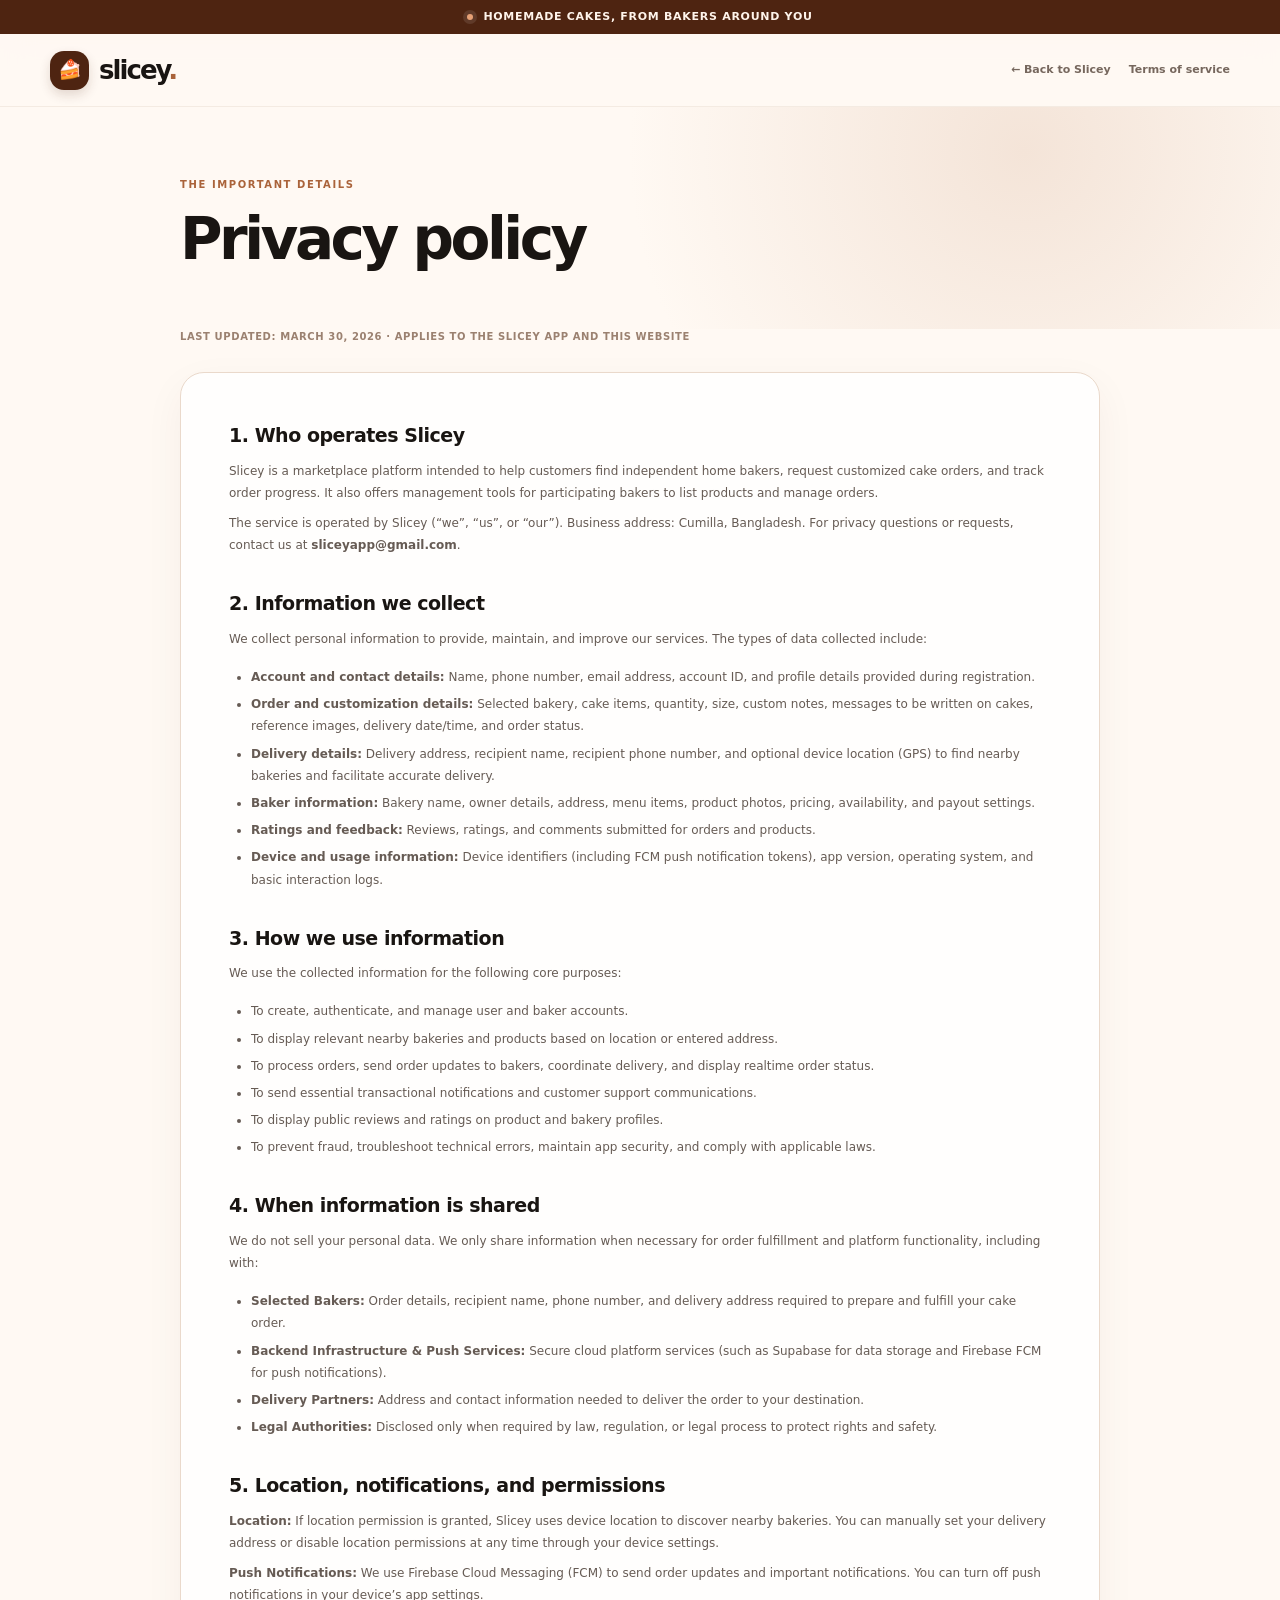
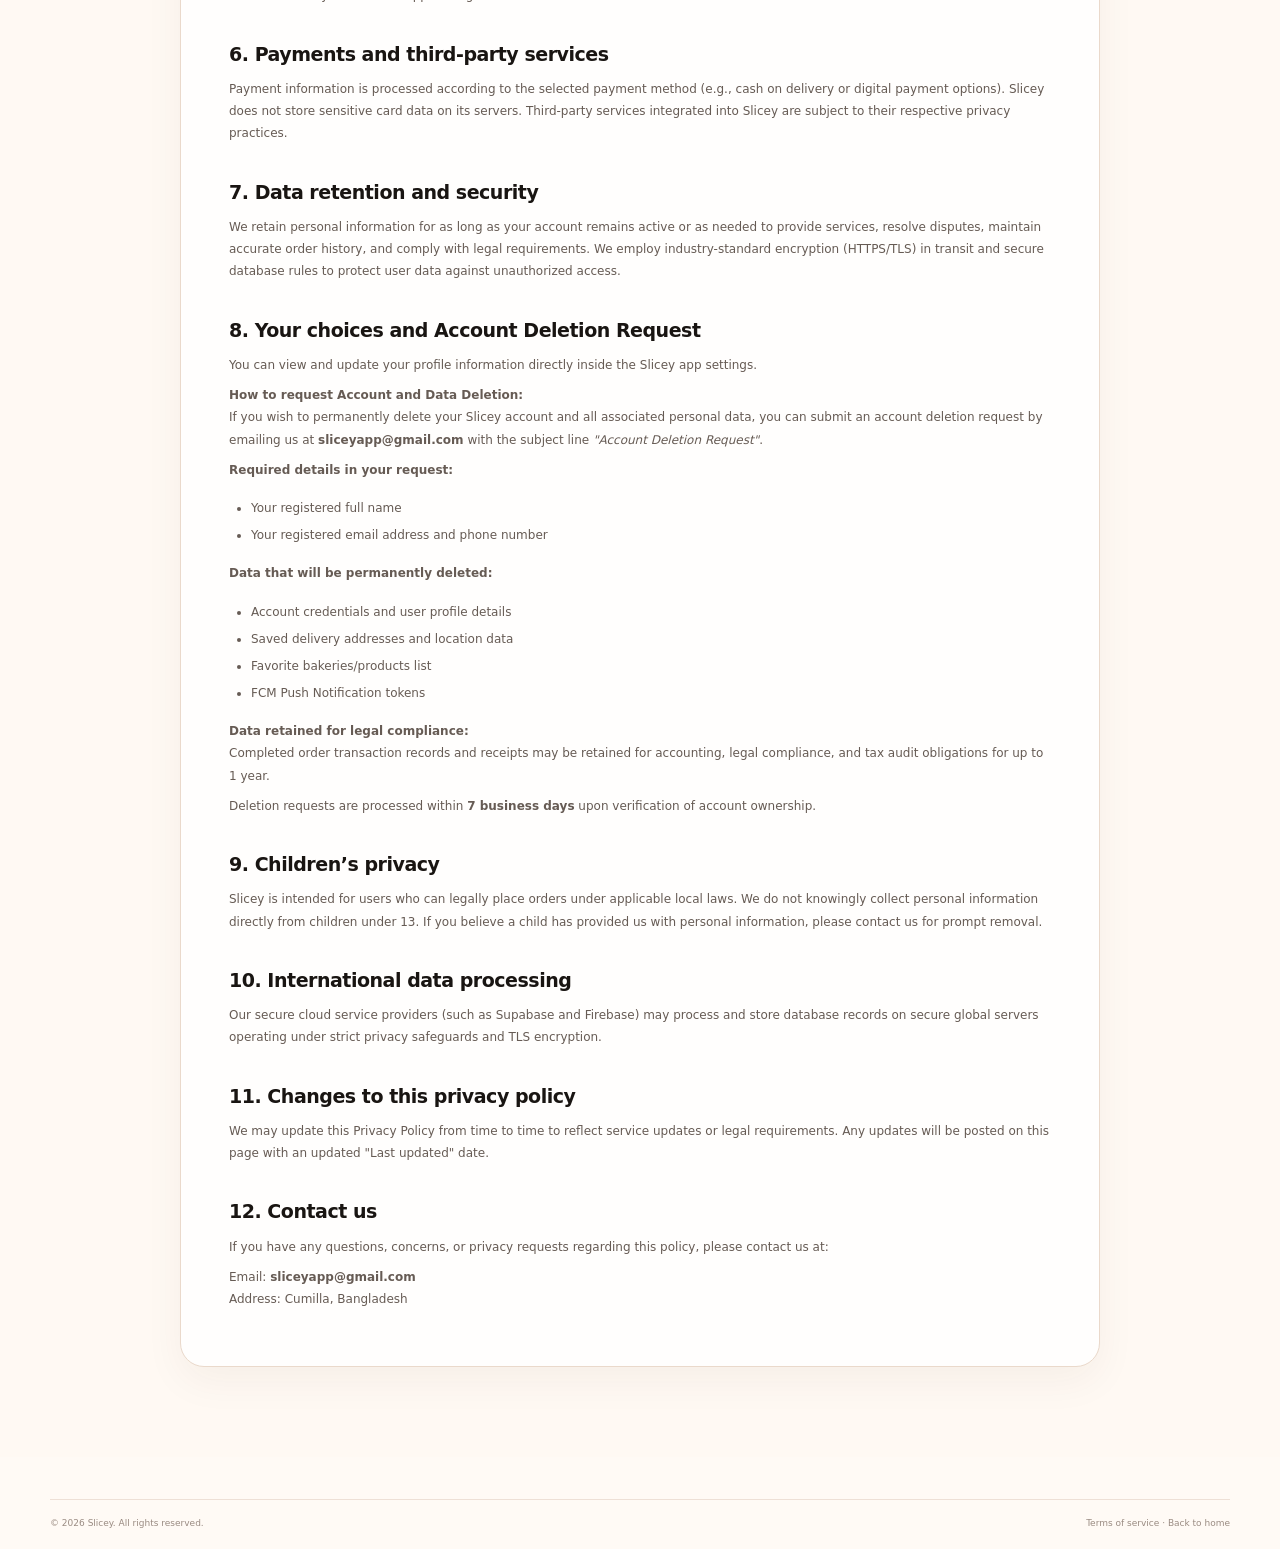
==== commit c59b9ab6: "Update privacy.html" ====
--- a/privacy.html
+++ b/privacy.html
@@ -26,71 +26,89 @@
     </section>
     <section class="legal-content">
       <div class="wrap">
-        <p class="legal-meta">Last updated: October 4, 2026 · Applies to the Slicey app and this website</p>
+        <p class="legal-meta">Last updated: March 30, 2026 · Applies to the Slicey app and this website</p>
         <article class="legal-document">
           <h2>1. Who operates Slicey</h2>
-          <p>Slicey is a platform intended to help customers find independent home bakers, request cake orders, and follow order progress. It also offers tools for participating bakers to show their menu and manage orders.</p>
-          <p>The service is operated by Slicey (“we”, “us”, or “our”). Business address: Cumilla, Bangladesh. For privacy questions, contact sliceyapp@gmail.com.</p>
+          <p>Slicey is a marketplace platform intended to help customers find independent home bakers, request customized cake orders, and track order progress. It also offers management tools for participating bakers to list products and manage orders.</p>
+          <p>The service is operated by Slicey (“we”, “us”, or “our”). Business address: Cumilla, Bangladesh. For privacy questions or requests, contact us at <strong>sliceyapp@gmail.com</strong>.</p>
 
-          <h2>2. Information we may collect</h2>
-          <p>The information collected depends on the features you use. Confirm each item below against the production app before launch.</p>
+          <h2>2. Information we collect</h2>
+          <p>We collect personal information to provide, maintain, and improve our services. The types of data collected include:</p>
           <ul>
-            <li><strong>Account and contact details:</strong> such as name, phone number, email address, account identifiers, and profile details you provide.</li>
-            <li><strong>Order and customisation details:</strong> selected bakery and cake, quantity, size, message to be written on a cake, requested date/time, order status, and communications about an order.</li>
-            <li><strong>Delivery details:</strong> delivery address and, if you grant permission and the app uses it, device location to show nearby bakeries or help with delivery.</li>
-            <li><strong>Baker information:</strong> bakery name, service area, menu, product photos, prices, availability, order updates, and business performance information shown in the baker tools.</li>
-            <li><strong>Ratings and feedback:</strong> reviews, ratings, and other content you choose to submit.</li>
-            <li><strong>Device and usage information:</strong> device type, app version, language, diagnostic logs, and interaction information. List analytics or advertising identifiers here only if the live app actually collects them.</li>
-            <li><strong>Payment information:</strong> if payment is enabled, the payment provider and information handled by that provider. Specify exactly what Slicey receives or stores before launch; do not imply Slicey processes payments if it does not.</li>
+            <li><strong>Account and contact details:</strong> Name, phone number, email address, account ID, and profile details provided during registration.</li>
+            <li><strong>Order and customization details:</strong> Selected bakery, cake items, quantity, size, custom notes, messages to be written on cakes, reference images, delivery date/time, and order status.</li>
+            <li><strong>Delivery details:</strong> Delivery address, recipient name, recipient phone number, and optional device location (GPS) to find nearby bakeries and facilitate accurate delivery.</li>
+            <li><strong>Baker information:</strong> Bakery name, owner details, address, menu items, product photos, pricing, availability, and payout settings.</li>
+            <li><strong>Ratings and feedback:</strong> Reviews, ratings, and comments submitted for orders and products.</li>
+            <li><strong>Device and usage information:</strong> Device identifiers (including FCM push notification tokens), app version, operating system, and basic interaction logs.</li>
           </ul>
 
           <h2>3. How we use information</h2>
-          <p>Subject to the final features and applicable law, information may be used to:</p>
+          <p>We use the collected information for the following core purposes:</p>
           <ul>
-            <li>create and maintain accounts and bakery listings;</li>
-            <li>show relevant bakeries and menus for a delivery area;</li>
-            <li>send an order to a baker, coordinate fulfilment, and display order status;</li>
-            <li>contact you about an order, account, service issue, or important change;</li>
-            <li>display ratings and reviews, and help bakers understand their activity;</li>
-            <li>protect the service, investigate misuse, troubleshoot errors, and meet legal obligations; and</li>
-            <li>improve the app and website, where the relevant analytics are enabled and permitted.</li>
+            <li>To create, authenticate, and manage user and baker accounts.</li>
+            <li>To display relevant nearby bakeries and products based on location or entered address.</li>
+            <li>To process orders, send order updates to bakers, coordinate delivery, and display realtime order status.</li>
+            <li>To send essential transactional notifications and customer support communications.</li>
+            <li>To display public reviews and ratings on product and bakery profiles.</li>
+            <li>To prevent fraud, troubleshoot technical errors, maintain app security, and comply with applicable laws.</li>
           </ul>
-          <p>Describe any marketing messages and the way people can opt out here if Slicey sends them.</p>
 
           <h2>4. When information is shared</h2>
-          <p>Information may be shared, only as needed for the purposes above, with:</p>
+          <p>We do not sell your personal data. We only share information when necessary for order fulfillment and platform functionality, including with:</p>
           <ul>
-            <li><strong>The selected baker:</strong> relevant order details and contact/delivery information needed to confirm and fulfil the order.</li>
-            <li><strong>Service providers:</strong> companies that host the app, deliver messages, provide analytics, process payments, or support operations. Add the actual providers and links to their privacy notices before launch.</li>
-            <li><strong>Delivery or support partners:</strong> if used, information needed to complete a delivery or resolve an issue.</li>
-            <li><strong>Authorities or other parties:</strong> where disclosure is required by law, needed to protect people or the service, or involved in a business transfer, as permitted by law.</li>
+            <li><strong>Selected Bakers:</strong> Order details, recipient name, phone number, and delivery address required to prepare and fulfill your cake order.</li>
+            <li><strong>Backend Infrastructure & Push Services:</strong> Secure cloud platform services (such as Supabase for data storage and Firebase FCM for push notifications).</li>
+            <li><strong>Delivery Partners:</strong> Address and contact information needed to deliver the order to your destination.</li>
+            <li><strong>Legal Authorities:</strong> Disclosed only when required by law, regulation, or legal process to protect rights and safety.</li>
           </ul>
-          <p>Confirm whether Slicey sells personal data, uses it for targeted advertising, or shares it for other purposes, and state the accurate practice here.</p>
 
           <h2>5. Location, notifications, and permissions</h2>
-          <p>If location access is enabled, the app may use your location to sort or show nearby bakeries. You can usually change location permissions in your device settings. The app may also use the delivery address you enter without using the device’s location sensor. If Slicey sends push notifications, you can manage them in your device settings; describe any additional notification controls here.</p>
+          <p><strong>Location:</strong> If location permission is granted, Slicey uses device location to discover nearby bakeries. You can manually set your delivery address or disable location permissions at any time through your device settings.</p>
+          <p><strong>Push Notifications:</strong> We use Firebase Cloud Messaging (FCM) to send order updates and important notifications. You can turn off push notifications in your device’s app settings.</p>
 
           <h2>6. Payments and third-party services</h2>
-          <p>If a third-party payment service is available, its own terms and privacy notice may apply to payment details. Identify the provider and explain whether payment details are sent to or stored by Slicey. The app may contain links or services operated by others; their privacy practices are governed by their own notices.</p>
+          <p>Payment information is processed according to the selected payment method (e.g., cash on delivery or digital payment options). Slicey does not store sensitive card data on its servers. Third-party services integrated into Slicey are subject to their respective privacy practices.</p>
 
-          <h2>7. Retention and security</h2>
-          <p>We intend to retain personal information only for as long as it is needed for the purposes described in this policy, including order records, dispute resolution, safety, and legal requirements. Set the actual retention periods for accounts, orders, reviews, logs, and backups before launch.</p>
-          <p>We use reasonable safeguards designed to protect information, but no online service can guarantee absolute security. Please contact us promptly if you believe an account or order has been accessed improperly.</p>
+          <h2>7. Data retention and security</h2>
+          <p>We retain personal information for as long as your account remains active or as needed to provide services, resolve disputes, maintain accurate order history, and comply with legal requirements. We employ industry-standard encryption (HTTPS/TLS) in transit and secure database rules to protect user data against unauthorized access.</p>
 
-          <h2>8. Your choices and requests</h2>
-          <p>You may be able to update profile information in the app, manage device permissions, or request access to, correction of, or deletion of information by contacting sliceyapp@gmail.com. We may need to keep some information where required or permitted by law. The rights available to you depend on the laws that apply to you.</p>
+          <h2>8. Your choices and Account Deletion Request</h2>
+          <p>You can view and update your profile information directly inside the Slicey app settings.</p>
+          
+          <p><strong>How to request Account and Data Deletion:</strong><br>
+          If you wish to permanently delete your Slicey account and all associated personal data, you can submit an account deletion request by emailing us at <strong>sliceyapp@gmail.com</strong> with the subject line <em>"Account Deletion Request"</em>.</p>
 
-          <h2>9. Children</h2>
-          <p>Slicey is intended for people able to place or manage an order under the laws that apply where they live. The service is not designed to knowingly collect personal information directly from children without any legally required permission. If you believe a child has provided information improperly, contact us so we can review it.</p>
+          <p><strong>Required details in your request:</strong></p>
+          <ul>
+            <li>Your registered full name</li>
+            <li>Your registered email address and phone number</li>
+          </ul>
 
-          <h2>10. International processing</h2>
-          <p>Our service providers may process information in countries other than your own. If this happens, describe the countries, safeguards, and any required transfer information here after confirming the actual hosting and provider arrangements.</p>
+          <p><strong>Data that will be permanently deleted:</strong></p>
+          <ul>
+            <li>Account credentials and user profile details</li>
+            <li>Saved delivery addresses and location data</li>
+            <li>Favorite bakeries/products list</li>
+            <li>FCM Push Notification tokens</li>
+          </ul>
 
-          <h2>11. Changes to this policy</h2>
-          <p>We may update this policy as the service changes. We will update the “Last updated” date and, where required, provide notice in the app or by another appropriate method. Continued use after an update is subject to any consent required by law.</p>
+          <p><strong>Data retained for legal compliance:</strong><br>
+          Completed order transaction records and receipts may be retained for accounting, legal compliance, and tax audit obligations for up to 1 year.</p>
+          <p>Deletion requests are processed within <strong>7 business days</strong> upon verification of account ownership.</p>
 
-          <h2>12. Contact</h2>
-          <p>For privacy requests or questions, contact Slicey at sliceyapp@gmail.com.</p>
+          <h2>9. Children’s privacy</h2>
+          <p>Slicey is intended for users who can legally place orders under applicable local laws. We do not knowingly collect personal information directly from children under 13. If you believe a child has provided us with personal information, please contact us for prompt removal.</p>
+
+          <h2>10. International data processing</h2>
+          <p>Our secure cloud service providers (such as Supabase and Firebase) may process and store database records on secure global servers operating under strict privacy safeguards and TLS encryption.</p>
+
+          <h2>11. Changes to this privacy policy</h2>
+          <p>We may update this Privacy Policy from time to time to reflect service updates or legal requirements. Any updates will be posted on this page with an updated "Last updated" date.</p>
+
+          <h2>12. Contact us</h2>
+          <p>If you have any questions, concerns, or privacy requests regarding this policy, please contact us at:</p>
+          <p>Email: <strong>sliceyapp@gmail.com</strong><br>Address: Cumilla, Bangladesh</p>
         </article>
       </div>
     </section>
